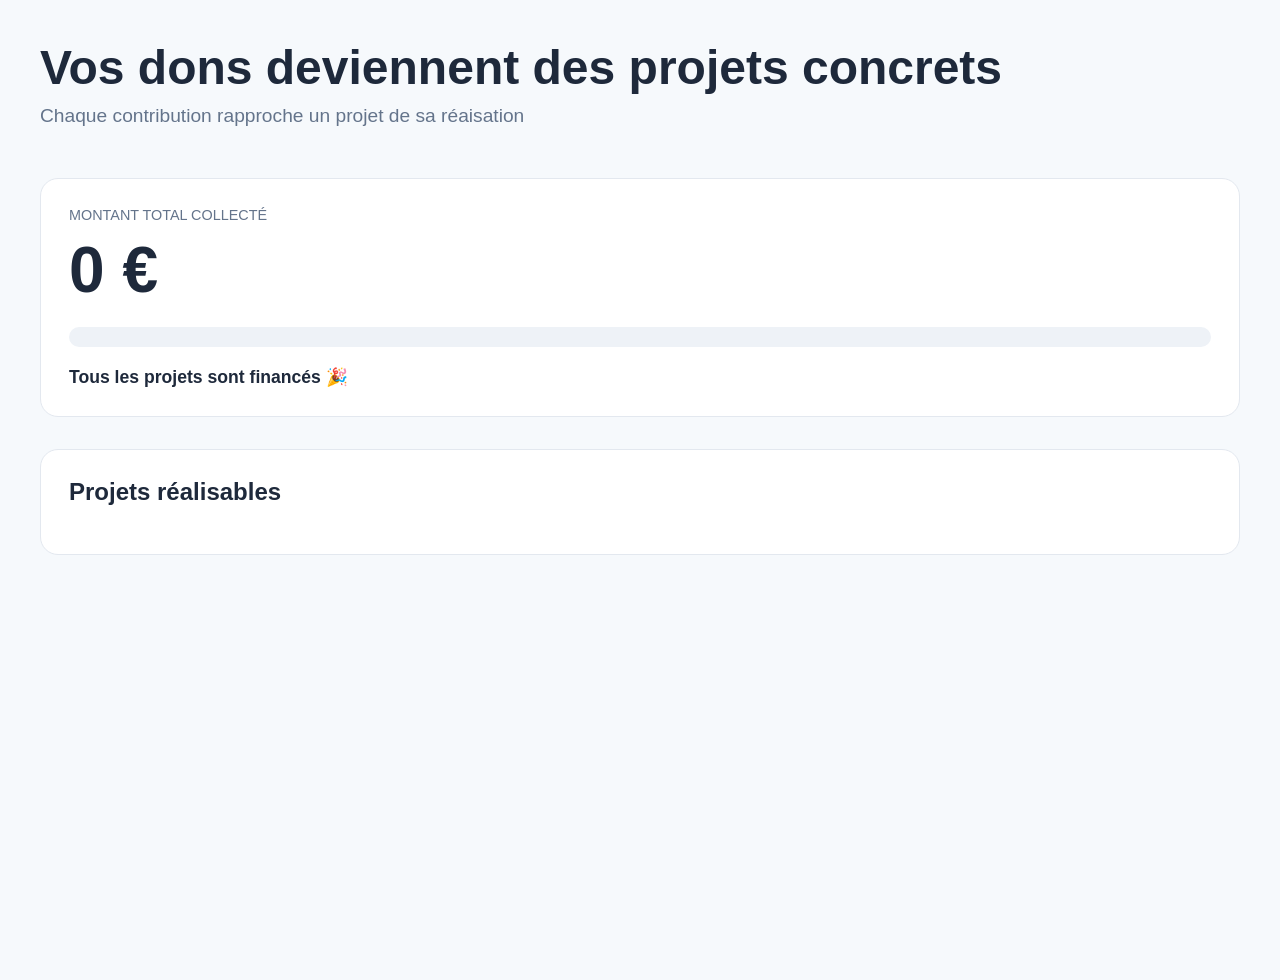
==== project_2/src/main/resources/static/index.html @ 13acb7de "Ajout du projet 2" ====
<!DOCTYPE html>
<html lang="fr">
    <head>
        <title>Levée de dons</title>
        <meta charset="UTF-8">
        <meta name="viewport" content="width=device-width, initial-scale=1.0">
        <script src="js/jquery-4.0.0.min.js"></script>
        <link rel="stylesheet" href="css/style.css"/>
    </head>
    <body>
        <div class="screen">
            <div class="header">
                <h1>Vos dons deviennent des projets concrets</h1>
                <p>Chaque contribution rapproche un projet de sa réaisation</p>
            </div>

            <div class="card">
                <div style="font-size: 0.9rem; color: var(--muted); text-transform: uppercase;">
                    Montant total collecté
                </div>
                <div class="amount" id="amount"></div>
                <div class="progress">
                    <div class="progress-bar" id="progress"></div>
                </div>
                <div class="info" id="infoText">
                </div>
            </div>

            <div class="card">
                <h2 style="margin-top:0;">Projets réalisables</h2>
                <div class="projects" id="projects"></div>
            </div>
        </div>

        <script>
            let OBJECTIVE = 0;
            let PROJECTS = [];
            let TOTAL = 0;
            const URL_API = "http://localhost:8080";

            
            function euro(v) {
                return new Intl.NumberFormat("fr-FR").format(v) + " €";
            }

            function init() {
                loadAmount();        
                loadProjects();
                renderProjects();
            }
            
            function loadAmount() {
                $.ajax({
                    url : URL_API + "/api/total",
                    dataType: 'json',
                    async: false,
                    error: function (jqXHR, textStatus, errorThrown) {
                        console.log("Error : " + errorThrown);
                    },
                    success: function (datas, textStatus, jqXHR) {
                        if (datas) {
                            TOTAL = datas.total;
                        }
                    }
                });
            }

            function loadProjects() {
                $.ajax({
                    url: URL_API + "/api/project",
                    dataType: 'json',
                    async: false,
                    error: function (jqXHR, textStatus, errorThrown) {
                        console.log("Error : " + errorThrown);
                    },
                    success: function (datas, textStatus, jqXHR) {
                        if (datas) {
                            PROJECTS = datas;
                            let amount = 0;
                            PROJECTS.forEach(p => {
                                amount = p.budget;
                            });
                            OBJECTIVE = amount;
                        }
                    }
                });
            }
            
            function renderProjects() {
                $("#projects").html("");
                
                PROJECTS.forEach((p, i) => {
                    const prev = i === 0 ? 0 : PROJECTS[i - 1].budget;
                    
                    let status = "red";
                    let pStatus = "pred";
                    let label = "A venir";
                    let ratio = 0;
                    
                    if (TOTAL >= p.budget) {
                        status = "green";
                        pStatus = "pgreen";
                        label = "Financé";
                        ratio = 100;
                    } else if (TOTAL > prev) {
                        status = "yellow";
                        pStatus = "pyellow";
                        label = "En cours";
                        ratio = ((TOTAL -prev) / (p.budget - prev)) * 100;
                    }
                    
                    const mainElt = document.createElement("div")
                    mainElt.className = "project " + pStatus;
                    mainElt.innerHTML = `
                        <h3>${p.name}</h3>
                        <p>Description : ${p.description}</p>
                        <p>Budget : ${euro(p.budget)}</p>
                        <div class="status ${status}">${label}</div>
                        <div class="bar"><span style="width:${ratio}%"></span></div>
                    `;
                    $("#projects").append(mainElt);
                });
            }
            
            function update() {
                loadAmount();
                $("#amount").text(euro(TOTAL));
                
                const progress = (TOTAL / OBJECTIVE) * 100;
                $("#progress").css("width", progress + "%");
                
                const next = PROJECTS.find(p => TOTAL < p.budget);
                if (next) {
                    const remaining = next.budget - TOTAL;
                    $("#infoText").html(`Plus que <span class="highlight">${euro(remaining)}</span> pour financer complètement le projet &#171;<span class="highlight">${next.name}</span>&raquo;.`);
                } else {
                    $("#infoText").html(`<span class="highlight">Tous les projets sont financés 🎉</span>`);
                }
                renderProjects();
            }

            $(document).ready(function () {
                init();
                setInterval(update, 1000);
                //update();
            });
        </script>
    </body>
</html>
---- project_2/src/main/resources/static/css/style.css ----
:root {
    --bg: #f6f9fc;
    --card: #ffffff;
    --border: #e3e8ef;
    --text: #1e293b;
    --muted: #64748b;
    --accent: #38bdf8;
    --accent2: #00cc00;

}

body {
    margin: 0;
    font-family: Inter, Arial, Verdana, sans-serif;
    background: var(--bg);
    background: url(/pics/bg.png) repeat left top scroll var(--bg);
    color: var(--text);
}

.amount {
    font-size: 4rem;
    font-weight: 900;
    margin: 10px 0;
}

.bar {
    height: 20px;
    background: #f1f5f9;
    border-radius: 999px;
    margin-top: 10px;
    overflow: hidden;
}

.bar span {
    height: 100%;
    display: block;
    width: 0;
    background: linear-gradient(90deg, var(--accent), var(--accent2));
    transition: width 0.8s ease;
}

.card {
    background: var(--card);
    border-radius: 18px;
    padding: 28px;
    border: 1px solid var(--border);
}

.header h1 {
    margin: 0;
    font-size: 3rem;
    font-weight: 800;
}

.highlight {
    color: var(--text);
    font-weight: 600;
}

.header p {
    margin-top: 10px;
    color: var(--muted);
    font-size: 1.2rem;
}

.info {
    margin-top: 16px;
    color: var(--muted);
    font-size: 1.1rem;
}

.progress {
    height: 20px;
    border-radius: 999px;
    background: #eef2f7;
    overflow: hidden;
    margin-top: 20px;
    margin-bottom: 20px;
}

.progress-bar {
    height: 100%;
    width: 0%;
    background: linear-gradient(90deg, var(--accent), var(--accent2));
    transition: width 0.8s ease;
}

.project {
    padding: 22px;
    position: relative;
    border-radius: 16px;
    border: 1px solid var(--border);
    background: #fff;
}

.project h3 {
    margin: 0;
    font-size: 1.2rem;
}

.project p {
    color: var(--muted);
    margin: 8px 0 16px;
}

.projects {
    display: grid;
    grid-template-columns: repeat(2, 1fr);
    gap: 20px;
}

.screen {
    padding: 40px;
    display: flex;
    flex-direction: column;
    gap: 32px;
    height: 100vh;
}

.status {
    display: inline-block;
    padding: 6px 10px;
    border-radius: 999px;
    font-size: 0.8rem;
    font-weight: bold;
}

.green {
    background: #dcfce7;
    color: #15803d;
}
.yellow {
    background: #fef3c7;
    color: #b45309;
}
.red {
    background: #fee2e2;
    color: #b91c1c;
}

.pgreen {
    background: #f0fff0;

}
.pyellow {
    background: #fff;
    border: 1px solid #aaa;
}
.pred {
    background: #ececec;
}
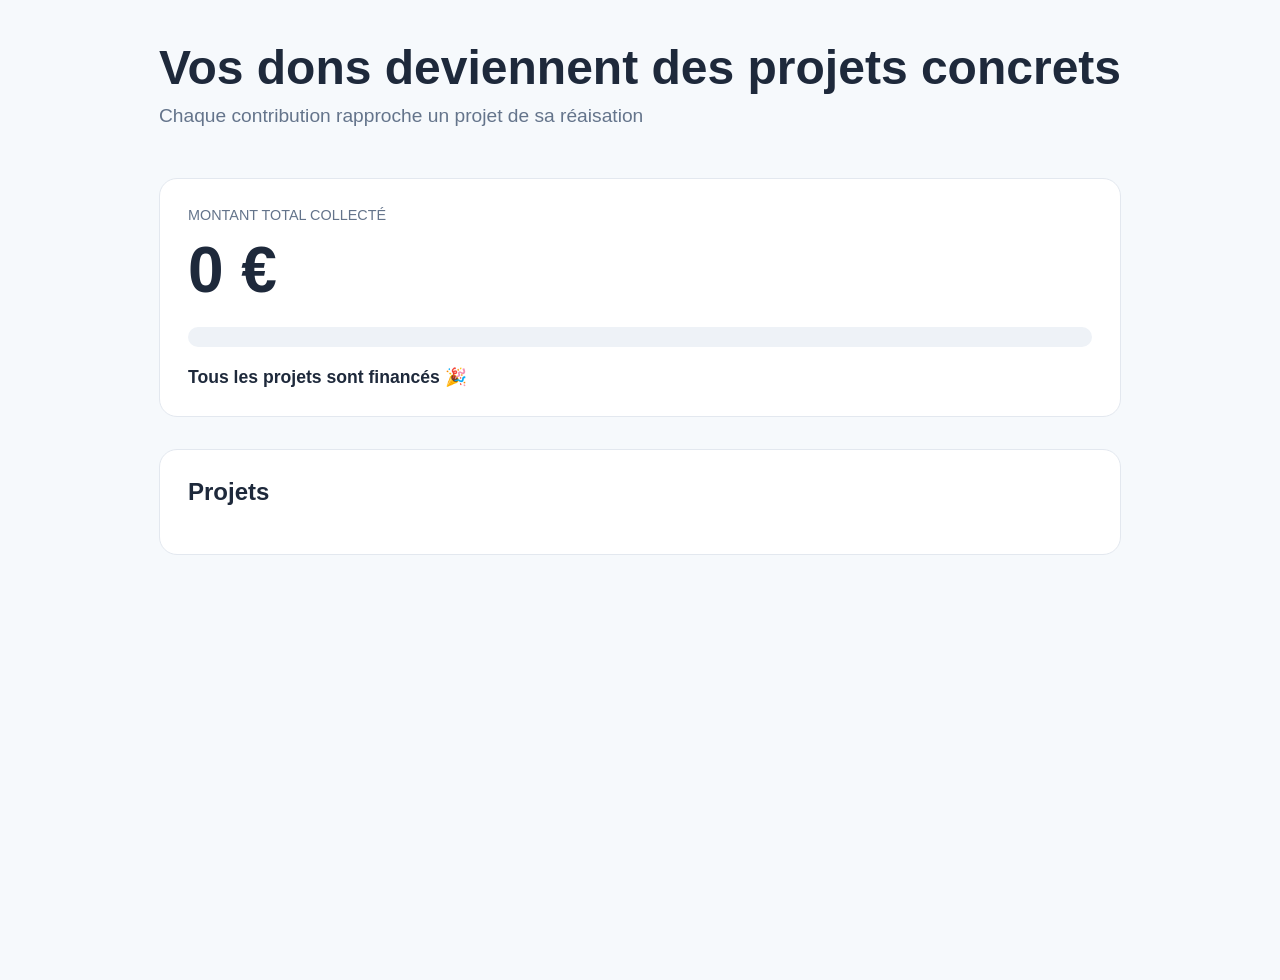
==== commit 53b0660e: "Maj page du formulaire" ====
--- a/project_2/src/main/resources/static/index.html
+++ b/project_2/src/main/resources/static/index.html
@@ -1,11 +1,11 @@
 <!DOCTYPE html>
 <html lang="fr">
     <head>
-        <title>Levée de dons</title>
+        <title>Levée de fonds</title>
         <meta charset="UTF-8">
         <meta name="viewport" content="width=device-width, initial-scale=1.0">
+        <link rel="stylesheet" href="css/style.css"/>
         <script src="js/jquery-4.0.0.min.js"></script>
-        <link rel="stylesheet" href="css/style.css"/>
     </head>
     <body>
         <div class="screen">
@@ -27,7 +27,7 @@
             </div>
 
             <div class="card">
-                <h2 style="margin-top:0;">Projets réalisables</h2>
+                <h2 style="margin-top:0;">Projets</h2>
                 <div class="projects" id="projects"></div>
             </div>
         </div>
@@ -113,8 +113,8 @@
                     mainElt.className = "project " + pStatus;
                     mainElt.innerHTML = `
                         <h3>${p.name}</h3>
-                        <p>Description : ${p.description}</p>
-                        <p>Budget : ${euro(p.budget)}</p>
+                        <p>${p.description}</p>
+                        <p>Objectif : ${euro(p.budget)}</p>
                         <div class="status ${status}">${label}</div>
                         <div class="bar"><span style="width:${ratio}%"></span></div>
                     `;
@@ -141,8 +141,7 @@
 
             $(document).ready(function () {
                 init();
-                setInterval(update, 1000);
-                //update();
+                setInterval(update, 500);
             });
         </script>
     </body>
--- a/project_2/src/main/resources/static/css/style.css
+++ b/project_2/src/main/resources/static/css/style.css
@@ -10,11 +10,15 @@
 }
 
 body {
-    margin: 0;
-    font-family: Inter, Arial, Verdana, sans-serif;
+    align-items: center;
     background: var(--bg);
     background: url(/pics/bg.png) repeat left top scroll var(--bg);
     color: var(--text);
+    display: flex;
+    font-family: Inter, Arial, Verdana, sans-serif;
+    justify-content: center;
+    margin: 0;
+    min-height: 100vh;
 }
 
 .amount {
@@ -67,6 +71,48 @@
     margin-top: 16px;
     color: var(--muted);
     font-size: 1.1rem;
+}
+
+.my-form {
+  display: flex;
+  flex-direction: column;
+  background-color: white;
+  padding: 2rem;
+  border-radius: 10px;
+  box-shadow: 0 0 15px rgba(0,0,0,0.1);
+  width: 100%;
+  max-width: 400px;
+}
+
+.my-form label {
+  margin-top: 1rem;
+  font-weight: bold;
+  color: #2f3640;
+}
+
+.my-form input,
+.my-form textarea {
+  margin-top: 0.5rem;
+  padding: 0.8rem;
+  border: 1px solid #dcdde1;
+  border-radius: 5px;
+  font-size: 1rem;
+}
+
+.my-form button {
+  margin-top: 1.5rem;
+  padding: 0.8rem;
+  border: none;
+  background-color: #40739e;
+  color: white;
+  font-size: 1rem;
+  border-radius: 5px;
+  cursor: pointer;
+  transition: background-color 0.3s;
+}
+
+.my-form button:hover {
+  background-color: #273c75;
 }
 
 .progress {
@@ -149,3 +195,4 @@
 .pred {
     background: #ececec;
 }
+
